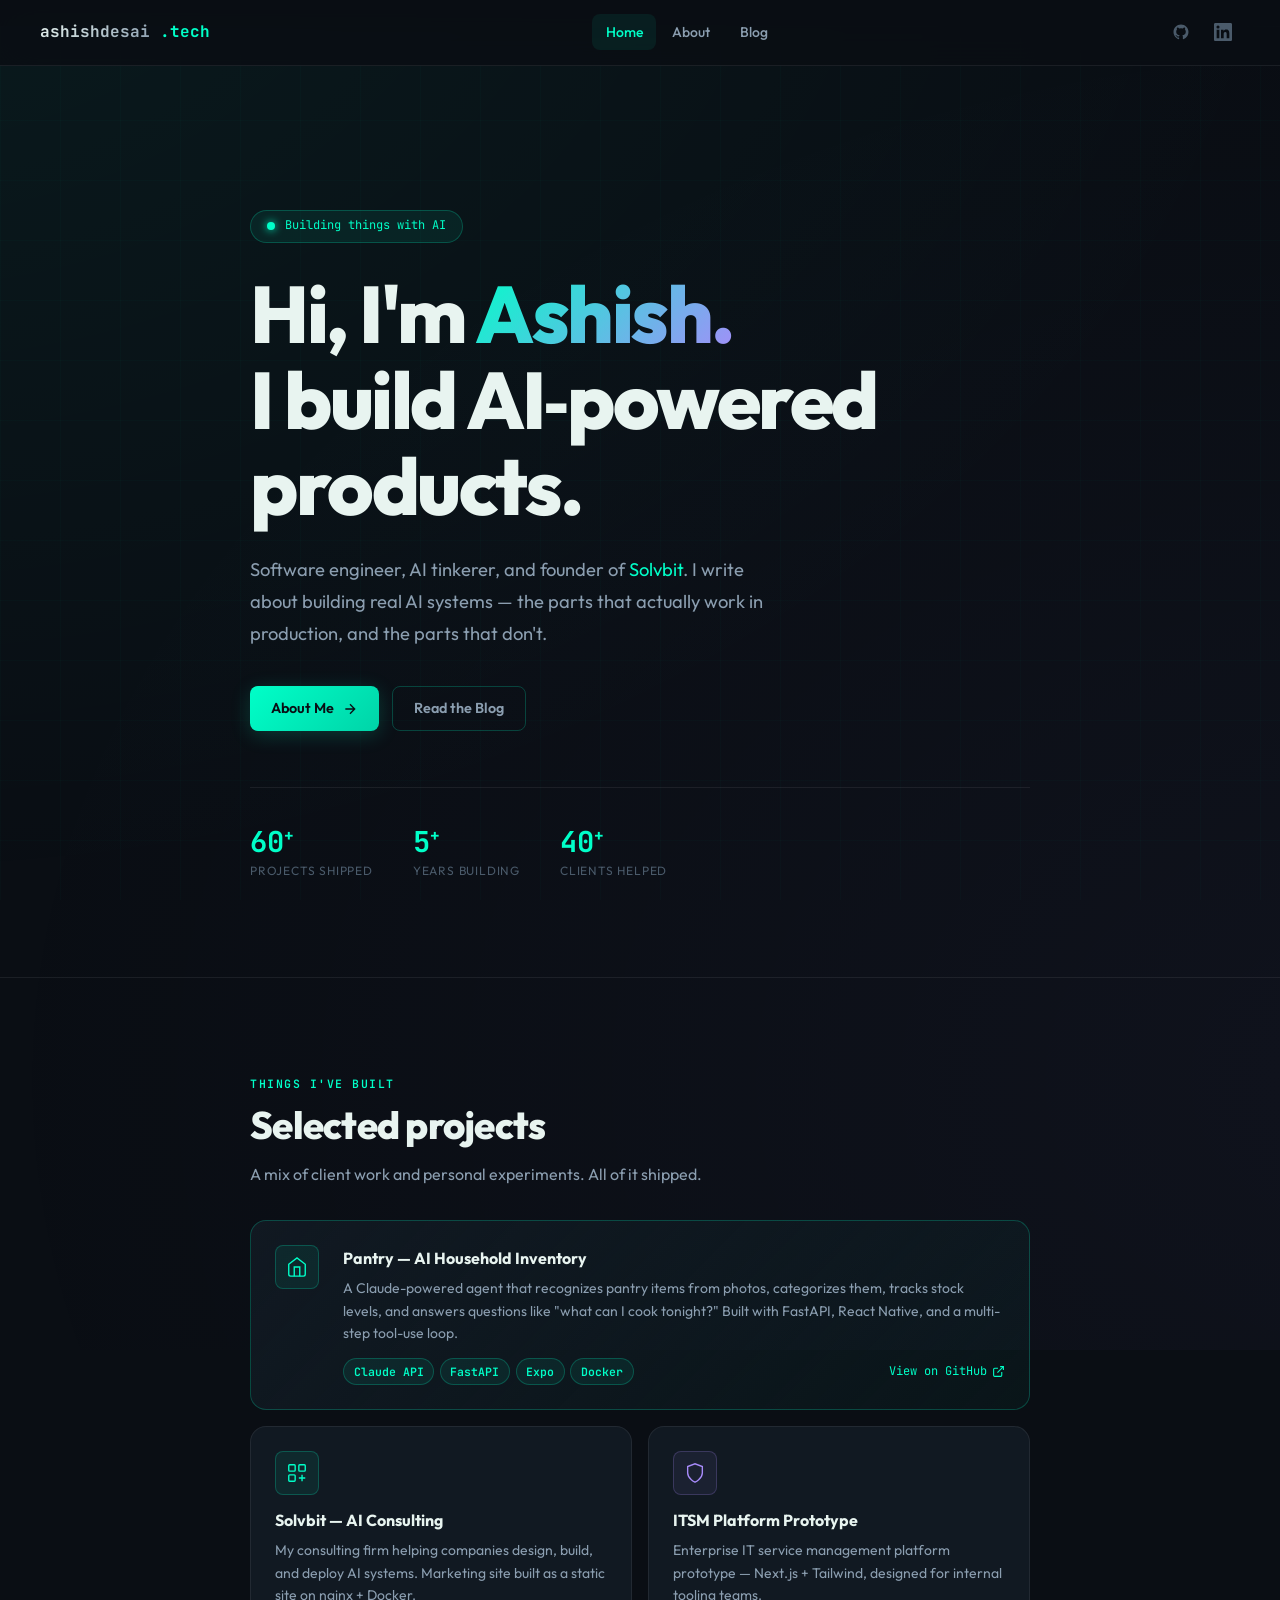
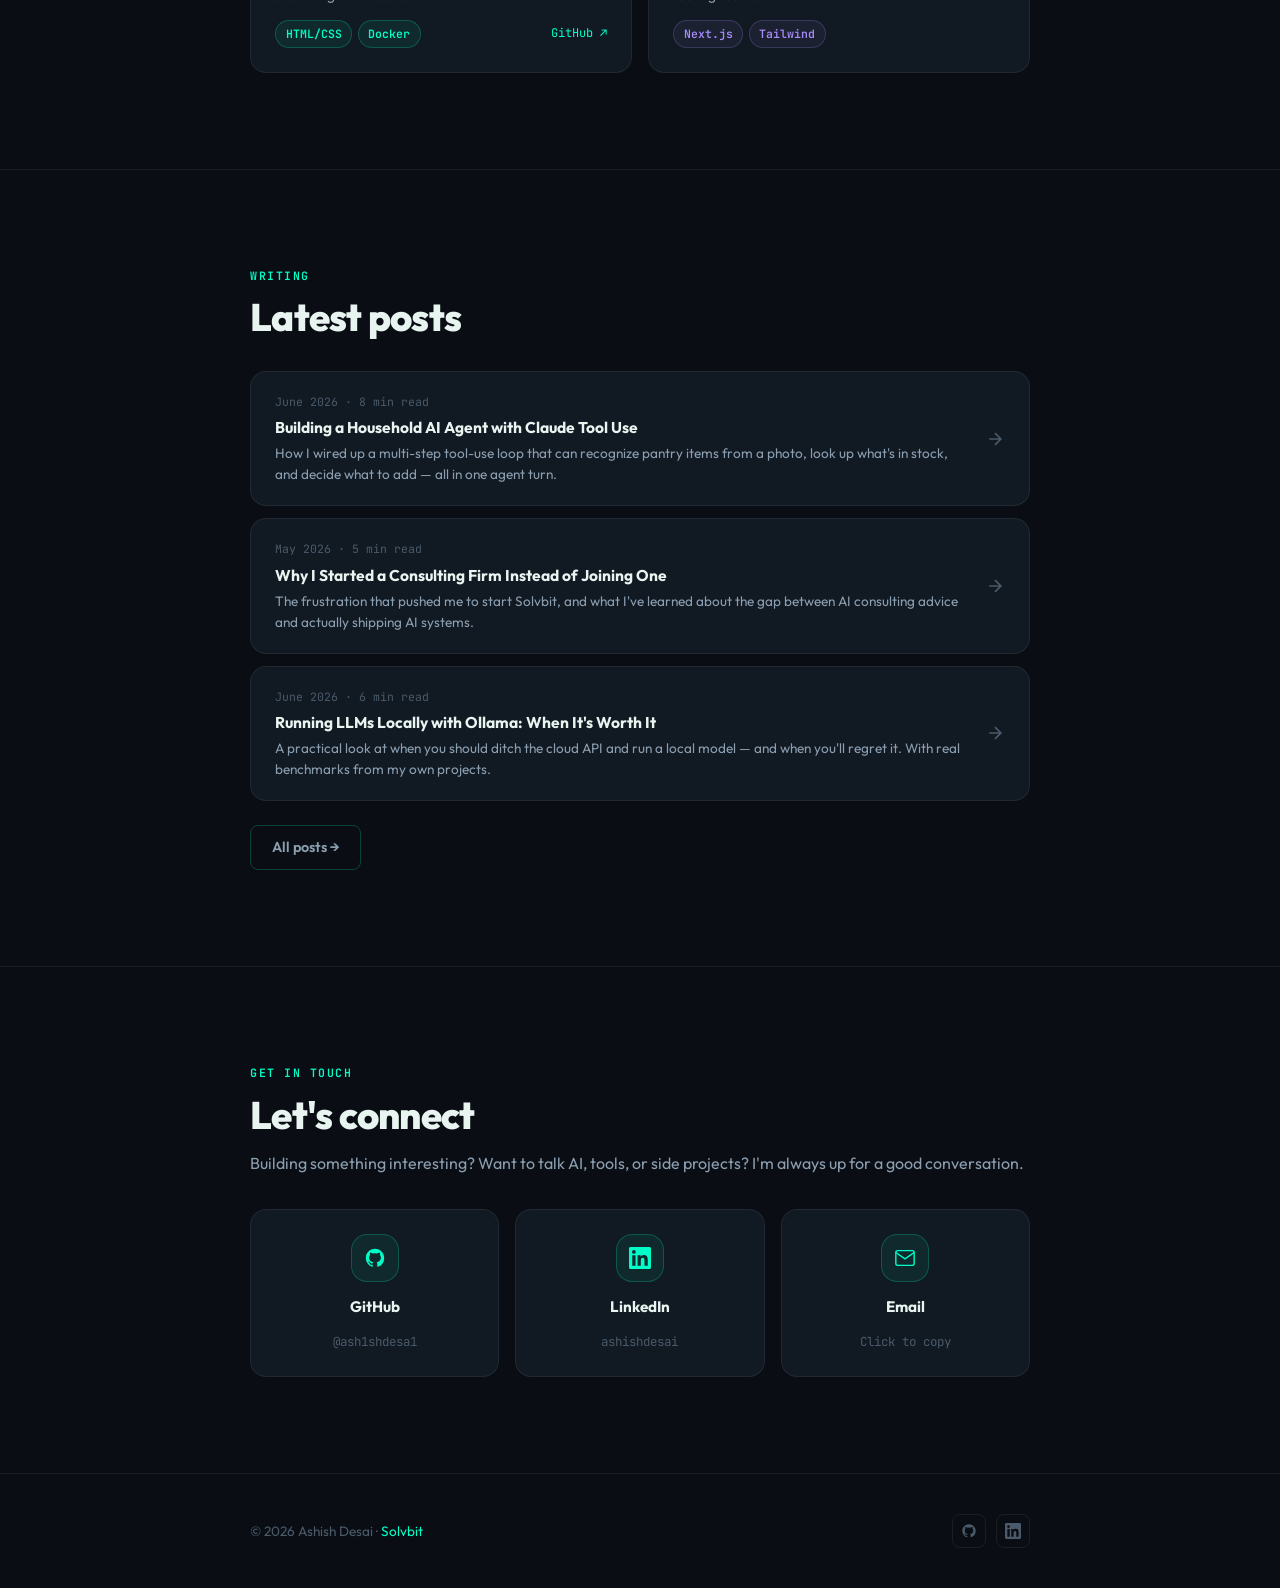
==== index.html @ 7628f694 "Initial commit: ashishdesai.tech personal site & blog Static site for ashishdesai.tech. Includes hom" ====
<!DOCTYPE html>
<html lang="en">
<head>
<meta charset="UTF-8">
<meta name="viewport" content="width=device-width, initial-scale=1.0">
<title>Ashish Desai — Builder & AI Engineer</title>
<meta name="description" content="Personal site of Ashish Desai — builder, AI engineer, and founder of Solvbit. Writing about AI systems, products, and the craft of shipping software.">
<link rel="preconnect" href="https://fonts.googleapis.com">
<link rel="preconnect" href="https://fonts.gstatic.com" crossorigin>
<link href="https://fonts.googleapis.com/css2?family=JetBrains+Mono:wght@400;500;600;700&family=Outfit:wght@300;400;500;600;700;800&display=swap" rel="stylesheet">
<link rel="stylesheet" href="styles.css">
<style>
/* ── HOME-SPECIFIC ──────────────────── */

/* Hero */
.hero{
    position:relative;z-index:1;
    padding:clamp(5rem,12vw,9rem) 0 clamp(4rem,8vw,6rem);
}
.hero-kicker{
    display:inline-flex;align-items:center;gap:.6rem;
    padding:.35rem 1rem;
    background:var(--cyan-sub);border:1px solid var(--border-c);
    border-radius:999px;
    font-family:var(--mono);font-size:.75rem;color:var(--cyan);
    margin-bottom:1.75rem;
}
.pulse{
    width:8px;height:8px;border-radius:50%;
    background:var(--cyan);
    box-shadow:0 0 8px var(--cyan);
    animation:pulse 2s ease-in-out infinite;
}
@keyframes pulse{0%,100%{opacity:1}50%{opacity:.35}}

.hero h1{
    font-size:clamp(2.6rem,7vw,5rem);
    font-weight:800;line-height:1.08;
    letter-spacing:-2.5px;
    margin-bottom:1.5rem;
}
.hero h1 em{font-style:normal}
.hero-sub{
    font-size:clamp(.95rem,2vw,1.15rem);
    color:var(--text2);line-height:1.75;
    max-width:520px;margin-bottom:2.25rem;
}
.hero-actions{display:flex;gap:.85rem;flex-wrap:wrap;margin-bottom:3.5rem}
.hero-stats{
    display:flex;gap:2.5rem;flex-wrap:wrap;
    padding-top:2.5rem;
    border-top:1px solid var(--border);
}
.stat{display:flex;flex-direction:column;gap:.25rem}
.stat-n{
    font-family:var(--mono);font-size:1.8rem;font-weight:700;
    color:var(--cyan);line-height:1;
}
.stat-n sup{font-size:1rem}
.stat-l{font-size:.75rem;color:var(--text3);text-transform:uppercase;letter-spacing:.8px}

/* Projects */
.projects-grid{
    display:grid;grid-template-columns:1fr 1fr;
    gap:1rem;
}
.proj-card{
    padding:1.5rem;
    background:var(--bg2);border:1px solid var(--border);
    border-radius:var(--rl);
    transition:border-color var(--t),transform var(--t),box-shadow var(--t);
    display:flex;flex-direction:column;gap:.75rem;
}
.proj-card:hover{
    border-color:var(--border-c);
    transform:translateY(-3px);
    box-shadow:0 12px 40px rgba(0,0,0,.3);
}
.proj-card.featured{
    grid-column:1/-1;
    background:linear-gradient(135deg,var(--bg2) 0%,rgba(0,255,200,.03) 100%);
    border-color:var(--border-c);
    flex-direction:row;align-items:flex-start;gap:1.5rem;
}
.proj-icon{
    width:44px;height:44px;flex-shrink:0;
    display:flex;align-items:center;justify-content:center;
    background:var(--cyan-sub);border:1px solid var(--border-c);
    border-radius:var(--r);color:var(--cyan);
}
.proj-body{flex:1}
.proj-title{font-weight:700;font-size:1rem;margin-bottom:.35rem}
.proj-desc{font-size:.875rem;color:var(--text2);line-height:1.6}
.proj-footer{
    display:flex;align-items:center;justify-content:space-between;
    flex-wrap:wrap;gap:.5rem;
}
.proj-chips{display:flex;flex-wrap:wrap;gap:.35rem}
.proj-link{
    font-family:var(--mono);font-size:.75rem;color:var(--cyan);
    display:flex;align-items:center;gap:.3rem;
    transition:opacity var(--t);flex-shrink:0;
}
.proj-link:hover{opacity:.7}

/* Blog preview */
.posts-list{display:flex;flex-direction:column;gap:.75rem}
.post-item{
    display:flex;align-items:flex-start;justify-content:space-between;
    gap:1.25rem;padding:1.25rem 1.5rem;
    background:var(--bg2);border:1px solid var(--border);
    border-radius:var(--rl);
    transition:border-color var(--t),transform var(--t);
    text-decoration:none;color:inherit;
}
.post-item:hover{border-color:var(--border-c);transform:translateX(4px)}
.post-item-left{flex:1;min-width:0}
.post-date{
    font-family:var(--mono);font-size:.72rem;color:var(--text3);
    margin-bottom:.4rem;
}
.post-title{font-weight:700;font-size:.975rem;margin-bottom:.3rem;line-height:1.35}
.post-excerpt{font-size:.85rem;color:var(--text2);line-height:1.55}
.post-arrow{
    color:var(--text3);flex-shrink:0;
    align-self:center;transition:transform var(--t),color var(--t);
}
.post-item:hover .post-arrow{transform:translateX(4px);color:var(--cyan)}

/* Connect */
.connect-grid{
    display:grid;grid-template-columns:repeat(3,1fr);
    gap:1rem;
}
.connect-card{
    padding:1.5rem;text-align:center;
    background:var(--bg2);border:1px solid var(--border);
    border-radius:var(--rl);
    display:flex;flex-direction:column;align-items:center;gap:.75rem;
    transition:border-color var(--t),transform var(--t),box-shadow var(--t);
    text-decoration:none;color:inherit;
}
.connect-card:hover{
    border-color:var(--border-c);
    transform:translateY(-3px);
    box-shadow:0 12px 36px rgba(0,0,0,.25);
}
.connect-icon{
    width:48px;height:48px;
    display:flex;align-items:center;justify-content:center;
    background:var(--cyan-sub);border:1px solid var(--border-c);
    border-radius:var(--rl);color:var(--cyan);
}
.connect-label{font-weight:700;font-size:.95rem}
.connect-handle{font-family:var(--mono);font-size:.78rem;color:var(--text3)}

@media(max-width:700px){
    .projects-grid{grid-template-columns:1fr}
    .proj-card.featured{flex-direction:column;gap:.75rem}
    .connect-grid{grid-template-columns:1fr 1fr}
    .hero-stats{gap:1.5rem}
}
@media(max-width:440px){
    .connect-grid{grid-template-columns:1fr}
}
</style>
</head>
<body>
<div class="bg-grid"></div>
<div class="bg-glow"></div>

<!-- NAV -->
<nav class="nav">
    <a href="/" class="nav-logo">
        <span class="name">ashishdesai</span><span class="tld">.tech</span>
    </a>
    <div class="nav-links">
        <a href="/" class="nav-link">Home</a>
        <a href="/about.html" class="nav-link">About</a>
        <a href="/blog/" class="nav-link">Blog</a>
    </div>
    <div class="nav-icons">
        <a href="https://github.com/ash1shdesa1" target="_blank" rel="noopener" class="nav-icon" title="GitHub">
            <svg width="18" height="18" viewBox="0 0 24 24" fill="currentColor"><path d="M12 2C6.477 2 2 6.484 2 12.017c0 4.425 2.865 8.18 6.839 9.504.5.092.682-.217.682-.483 0-.237-.008-.868-.013-1.703-2.782.605-3.369-1.343-3.369-1.343-.454-1.158-1.11-1.466-1.11-1.466-.908-.62.069-.608.069-.608 1.003.07 1.531 1.032 1.531 1.032.892 1.53 2.341 1.088 2.91.832.092-.647.35-1.088.636-1.338-2.22-.253-4.555-1.113-4.555-4.951 0-1.093.39-1.988 1.029-2.688-.103-.253-.446-1.272.098-2.65 0 0 .84-.27 2.75 1.026A9.564 9.564 0 0 1 12 6.844a9.59 9.59 0 0 1 2.504.337c1.909-1.296 2.747-1.027 2.747-1.027.546 1.379.202 2.398.1 2.651.64.7 1.028 1.595 1.028 2.688 0 3.848-2.339 4.695-4.566 4.943.359.309.678.92.678 1.855 0 1.338-.012 2.419-.012 2.747 0 .268.18.58.688.482A10.02 10.02 0 0 0 22 12.017C22 6.484 17.522 2 12 2z"/></svg>
        </a>
        <a href="https://linkedin.com/in/ashishdesai" target="_blank" rel="noopener" class="nav-icon" title="LinkedIn">
            <svg width="18" height="18" viewBox="0 0 24 24" fill="currentColor"><path d="M20.447 20.452h-3.554v-5.569c0-1.328-.027-3.037-1.852-3.037-1.853 0-2.136 1.445-2.136 2.939v5.667H9.351V9h3.414v1.561h.046c.477-.9 1.637-1.85 3.37-1.85 3.601 0 4.267 2.37 4.267 5.455v6.286zM5.337 7.433a2.062 2.062 0 0 1-2.063-2.065 2.064 2.064 0 1 1 2.063 2.065zm1.782 13.019H3.555V9h3.564v11.452zM22.225 0H1.771C.792 0 0 .774 0 1.729v20.542C0 23.227.792 24 1.771 24h20.451C23.2 24 24 23.227 24 22.271V1.729C24 .774 23.2 0 22.222 0h.003z"/></svg>
        </a>
    </div>
    <button class="hamburger" id="ham" aria-label="Menu">
        <span></span><span></span><span></span>
    </button>
</nav>

<!-- MOBILE MENU -->
<div class="mobile-menu" id="mob">
    <a href="/" class="mobile-nav-link">Home</a>
    <a href="/about.html" class="mobile-nav-link">About</a>
    <a href="/blog/" class="mobile-nav-link">Blog</a>
    <a href="https://github.com/ash1shdesa1" target="_blank" rel="noopener" class="mobile-nav-link">GitHub ↗</a>
    <a href="https://linkedin.com/in/ashishdesai" target="_blank" rel="noopener" class="mobile-nav-link">LinkedIn ↗</a>
</div>

<main>
<!-- ── HERO ────────────────────────────────────── -->
<section class="hero">
    <div class="wrap">
        <div class="hero-kicker reveal">
            <span class="pulse"></span>
            Building things with AI
        </div>
        <h1 class="reveal" style="--delay:60ms">
            Hi, I'm <em class="g">Ashish.</em><br>
            I build AI&#8209;powered<br>products.
        </h1>
        <p class="hero-sub reveal" style="--delay:120ms">
            Software engineer, AI tinkerer, and founder of <a href="https://solvbit.com" style="color:var(--cyan)">Solvbit</a>. I write about building real AI systems — the parts that actually work in production, and the parts that don't.
        </p>
        <div class="hero-actions reveal" style="--delay:180ms">
            <a href="/about.html" class="btn btn-primary">
                About Me
                <svg width="16" height="16" viewBox="0 0 24 24" fill="none" stroke="currentColor" stroke-width="2"><path d="M5 12h14M12 5l7 7-7 7"/></svg>
            </a>
            <a href="/blog/" class="btn btn-ghost">Read the Blog</a>
        </div>
        <div class="hero-stats reveal" style="--delay:240ms">
            <div class="stat">
                <span class="stat-n"><span data-to="60">0</span><sup>+</sup></span>
                <span class="stat-l">Projects shipped</span>
            </div>
            <div class="stat">
                <span class="stat-n"><span data-to="5">0</span><sup>+</sup></span>
                <span class="stat-l">Years building</span>
            </div>
            <div class="stat">
                <span class="stat-n"><span data-to="40">0</span><sup>+</sup></span>
                <span class="stat-l">Clients helped</span>
            </div>
        </div>
    </div>
</section>

<hr class="divider">

<!-- ── PROJECTS ───────────────────────────────── -->
<section class="section">
    <div class="wrap">
        <div class="section-tag reveal">Things I've Built</div>
        <h2 class="section-title reveal" style="--delay:60ms">Selected projects</h2>
        <p class="section-sub reveal" style="--delay:120ms" style="margin-bottom:2rem">
            A mix of client work and personal experiments. All of it shipped.
        </p>
        <div style="margin-top:2rem"></div>

        <div class="projects-grid">
            <!-- Featured -->
            <div class="proj-card featured reveal" style="--delay:0ms">
                <div class="proj-icon">
                    <svg width="22" height="22" viewBox="0 0 24 24" fill="none" stroke="currentColor" stroke-width="1.5"><path d="M3 9l9-7 9 7v11a2 2 0 0 1-2 2H5a2 2 0 0 1-2-2z"/><polyline points="9 22 9 12 15 12 15 22"/></svg>
                </div>
                <div class="proj-body">
                    <div class="proj-title">Pantry — AI Household Inventory</div>
                    <div class="proj-desc">A Claude-powered agent that recognizes pantry items from photos, categorizes them, tracks stock levels, and answers questions like "what can I cook tonight?" Built with FastAPI, React Native, and a multi-step tool-use loop.</div>
                    <div class="proj-footer" style="margin-top:.85rem">
                        <div class="proj-chips">
                            <span class="chip">Claude API</span>
                            <span class="chip">FastAPI</span>
                            <span class="chip">Expo</span>
                            <span class="chip">Docker</span>
                        </div>
                        <a href="https://github.com/ash1shdesa1/inventory" target="_blank" rel="noopener" class="proj-link">
                            View on GitHub
                            <svg width="13" height="13" viewBox="0 0 24 24" fill="none" stroke="currentColor" stroke-width="2"><path d="M18 13v6a2 2 0 0 1-2 2H5a2 2 0 0 1-2-2V8a2 2 0 0 1 2-2h6"/><polyline points="15 3 21 3 21 9"/><line x1="10" y1="14" x2="21" y2="3"/></svg>
                        </a>
                    </div>
                </div>
            </div>

            <div class="proj-card reveal" style="--delay:80ms">
                <div class="proj-icon">
                    <svg width="22" height="22" viewBox="0 0 24 24" fill="none" stroke="currentColor" stroke-width="1.5"><rect x="3" y="3" width="7" height="7" rx="1"/><rect x="14" y="3" width="7" height="7" rx="1"/><rect x="3" y="14" width="7" height="7" rx="1"/><path d="M17.5 14v7M14 17.5h7"/></svg>
                </div>
                <div class="proj-body">
                    <div class="proj-title">Solvbit — AI Consulting</div>
                    <div class="proj-desc">My consulting firm helping companies design, build, and deploy AI systems. Marketing site built as a static site on nginx + Docker.</div>
                    <div class="proj-footer" style="margin-top:.85rem">
                        <div class="proj-chips">
                            <span class="chip">HTML/CSS</span>
                            <span class="chip">Docker</span>
                        </div>
                        <a href="https://github.com/ash1shdesa1/solvbit" target="_blank" rel="noopener" class="proj-link">
                            GitHub ↗
                        </a>
                    </div>
                </div>
            </div>

            <div class="proj-card reveal" style="--delay:160ms">
                <div class="proj-icon" style="background:rgba(167,139,250,.07);border-color:rgba(167,139,250,.22);color:var(--purple)">
                    <svg width="22" height="22" viewBox="0 0 24 24" fill="none" stroke="currentColor" stroke-width="1.5"><path d="M12 22s8-4 8-10V5l-8-3-8 3v7c0 6 8 10 8 10z"/></svg>
                </div>
                <div class="proj-body">
                    <div class="proj-title">ITSM Platform Prototype</div>
                    <div class="proj-desc">Enterprise IT service management platform prototype — Next.js + Tailwind, designed for internal tooling teams.</div>
                    <div class="proj-footer" style="margin-top:.85rem">
                        <div class="proj-chips">
                            <span class="chip purple">Next.js</span>
                            <span class="chip purple">Tailwind</span>
                        </div>
                    </div>
                </div>
            </div>
        </div>
    </div>
</section>

<hr class="divider">

<!-- ── BLOG PREVIEW ───────────────────────────── -->
<section class="section">
    <div class="wrap">
        <div class="section-tag reveal">Writing</div>
        <h2 class="section-title reveal" style="--delay:60ms">Latest posts</h2>
        <div style="margin-top:2rem"></div>

        <div class="posts-list">
            <a href="/blog/building-ai-agents.html" class="post-item reveal" style="--delay:0ms">
                <div class="post-item-left">
                    <div class="post-date">June 2026 · 8 min read</div>
                    <div class="post-title">Building a Household AI Agent with Claude Tool Use</div>
                    <div class="post-excerpt">How I wired up a multi-step tool-use loop that can recognize pantry items from a photo, look up what's in stock, and decide what to add — all in one agent turn.</div>
                </div>
                <svg class="post-arrow" width="20" height="20" viewBox="0 0 24 24" fill="none" stroke="currentColor" stroke-width="2"><path d="M5 12h14M12 5l7 7-7 7"/></svg>
            </a>

            <a href="/blog/starting-solvbit.html" class="post-item reveal" style="--delay:80ms">
                <div class="post-item-left">
                    <div class="post-date">May 2026 · 5 min read</div>
                    <div class="post-title">Why I Started a Consulting Firm Instead of Joining One</div>
                    <div class="post-excerpt">The frustration that pushed me to start Solvbit, and what I've learned about the gap between AI consulting advice and actually shipping AI systems.</div>
                </div>
                <svg class="post-arrow" width="20" height="20" viewBox="0 0 24 24" fill="none" stroke="currentColor" stroke-width="2"><path d="M5 12h14M12 5l7 7-7 7"/></svg>
            </a>

            <a href="/blog/local-llms.html" class="post-item reveal" style="--delay:160ms">
                <div class="post-item-left">
                    <div class="post-date">June 2026 · 6 min read</div>
                    <div class="post-title">Running LLMs Locally with Ollama: When It's Worth It</div>
                    <div class="post-excerpt">A practical look at when you should ditch the cloud API and run a local model — and when you'll regret it. With real benchmarks from my own projects.</div>
                </div>
                <svg class="post-arrow" width="20" height="20" viewBox="0 0 24 24" fill="none" stroke="currentColor" stroke-width="2"><path d="M5 12h14M12 5l7 7-7 7"/></svg>
            </a>
        </div>

        <div style="margin-top:1.5rem" class="reveal" style="--delay:240ms">
            <a href="/blog/" class="btn btn-ghost">All posts →</a>
        </div>
    </div>
</section>

<hr class="divider">

<!-- ── CONNECT ────────────────────────────────── -->
<section class="section">
    <div class="wrap">
        <div class="section-tag reveal">Get in Touch</div>
        <h2 class="section-title reveal" style="--delay:60ms">Let's connect</h2>
        <p class="section-sub reveal" style="--delay:120ms">Building something interesting? Want to talk AI, tools, or side projects? I'm always up for a good conversation.</p>
        <div style="margin-top:2rem"></div>

        <div class="connect-grid">
            <a href="https://github.com/ash1shdesa1" target="_blank" rel="noopener" class="connect-card reveal" style="--delay:0ms">
                <div class="connect-icon">
                    <svg width="22" height="22" viewBox="0 0 24 24" fill="currentColor"><path d="M12 2C6.477 2 2 6.484 2 12.017c0 4.425 2.865 8.18 6.839 9.504.5.092.682-.217.682-.483 0-.237-.008-.868-.013-1.703-2.782.605-3.369-1.343-3.369-1.343-.454-1.158-1.11-1.466-1.11-1.466-.908-.62.069-.608.069-.608 1.003.07 1.531 1.032 1.531 1.032.892 1.53 2.341 1.088 2.91.832.092-.647.35-1.088.636-1.338-2.22-.253-4.555-1.113-4.555-4.951 0-1.093.39-1.988 1.029-2.688-.103-.253-.446-1.272.098-2.65 0 0 .84-.27 2.75 1.026A9.564 9.564 0 0 1 12 6.844a9.59 9.59 0 0 1 2.504.337c1.909-1.296 2.747-1.027 2.747-1.027.546 1.379.202 2.398.1 2.651.64.7 1.028 1.595 1.028 2.688 0 3.848-2.339 4.695-4.566 4.943.359.309.678.92.678 1.855 0 1.338-.012 2.419-.012 2.747 0 .268.18.58.688.482A10.02 10.02 0 0 0 22 12.017C22 6.484 17.522 2 12 2z"/></svg>
                </div>
                <span class="connect-label">GitHub</span>
                <span class="connect-handle">@ash1shdesa1</span>
            </a>

            <a href="https://linkedin.com/in/ashishdesai" target="_blank" rel="noopener" class="connect-card reveal" style="--delay:80ms">
                <div class="connect-icon">
                    <svg width="22" height="22" viewBox="0 0 24 24" fill="currentColor"><path d="M20.447 20.452h-3.554v-5.569c0-1.328-.027-3.037-1.852-3.037-1.853 0-2.136 1.445-2.136 2.939v5.667H9.351V9h3.414v1.561h.046c.477-.9 1.637-1.85 3.37-1.85 3.601 0 4.267 2.37 4.267 5.455v6.286zM5.337 7.433a2.062 2.062 0 0 1-2.063-2.065 2.064 2.064 0 1 1 2.063 2.065zm1.782 13.019H3.555V9h3.564v11.452zM22.225 0H1.771C.792 0 0 .774 0 1.729v20.542C0 23.227.792 24 1.771 24h20.451C23.2 24 24 23.227 24 22.271V1.729C24 .774 23.2 0 22.222 0h.003z"/></svg>
                </div>
                <span class="connect-label">LinkedIn</span>
                <span class="connect-handle">ashishdesai</span>
            </a>

            <div class="connect-card reveal" style="--delay:160ms;cursor:pointer" data-copy="ashishdesai26@gmail.com">
                <div class="connect-icon">
                    <svg width="22" height="22" viewBox="0 0 24 24" fill="none" stroke="currentColor" stroke-width="1.5"><path d="M4 4h16c1.1 0 2 .9 2 2v12c0 1.1-.9 2-2 2H4c-1.1 0-2-.9-2-2V6c0-1.1.9-2 2-2z"/><polyline points="22,6 12,13 2,6"/></svg>
                </div>
                <span class="connect-label">Email</span>
                <span class="connect-handle">Click to copy</span>
            </div>
        </div>
    </div>
</section>
</main>

<footer class="footer">
    <div class="wrap">
        <div class="footer-inner">
            <div class="footer-left">
                © 2026 Ashish Desai ·
                <a href="https://solvbit.com">Solvbit</a>
            </div>
            <div class="footer-right">
                <a href="https://github.com/ash1shdesa1" target="_blank" rel="noopener" class="footer-icon" title="GitHub">
                    <svg width="16" height="16" viewBox="0 0 24 24" fill="currentColor"><path d="M12 2C6.477 2 2 6.484 2 12.017c0 4.425 2.865 8.18 6.839 9.504.5.092.682-.217.682-.483 0-.237-.008-.868-.013-1.703-2.782.605-3.369-1.343-3.369-1.343-.454-1.158-1.11-1.466-1.11-1.466-.908-.62.069-.608.069-.608 1.003.07 1.531 1.032 1.531 1.032.892 1.53 2.341 1.088 2.91.832.092-.647.35-1.088.636-1.338-2.22-.253-4.555-1.113-4.555-4.951 0-1.093.39-1.988 1.029-2.688-.103-.253-.446-1.272.098-2.65 0 0 .84-.27 2.75 1.026A9.564 9.564 0 0 1 12 6.844a9.59 9.59 0 0 1 2.504.337c1.909-1.296 2.747-1.027 2.747-1.027.546 1.379.202 2.398.1 2.651.64.7 1.028 1.595 1.028 2.688 0 3.848-2.339 4.695-4.566 4.943.359.309.678.92.678 1.855 0 1.338-.012 2.419-.012 2.747 0 .268.18.58.688.482A10.02 10.02 0 0 0 22 12.017C22 6.484 17.522 2 12 2z"/></svg>
                </a>
                <a href="https://linkedin.com/in/ashishdesai" target="_blank" rel="noopener" class="footer-icon" title="LinkedIn">
                    <svg width="16" height="16" viewBox="0 0 24 24" fill="currentColor"><path d="M20.447 20.452h-3.554v-5.569c0-1.328-.027-3.037-1.852-3.037-1.853 0-2.136 1.445-2.136 2.939v5.667H9.351V9h3.414v1.561h.046c.477-.9 1.637-1.85 3.37-1.85 3.601 0 4.267 2.37 4.267 5.455v6.286zM5.337 7.433a2.062 2.062 0 0 1-2.063-2.065 2.064 2.064 0 1 1 2.063 2.065zm1.782 13.019H3.555V9h3.564v11.452zM22.225 0H1.771C.792 0 0 .774 0 1.729v20.542C0 23.227.792 24 1.771 24h20.451C23.2 24 24 23.227 24 22.271V1.729C24 .774 23.2 0 22.222 0h.003z"/></svg>
                </a>
            </div>
        </div>
    </div>
</footer>

<div class="toast" id="toast"><span id="toast-msg"></span></div>
<script src="app.js"></script>
</body>
</html>
---- styles.css ----
/* ============================================================
   ashishdesai.tech — Personal site & blog
   Dark · Electric cyan · JetBrains Mono + Outfit
   ============================================================ */

:root {
    --bg:          #0a0e14;
    --bg2:         #111922;
    --bg3:         #1a2332;
    --bg4:         #1e2a3a;

    --cyan:        #00ffc8;
    --cyan-dim:    #00d4a8;
    --cyan-glow:   rgba(0,255,200,.14);
    --cyan-sub:    rgba(0,255,200,.07);
    --purple:      #a78bfa;
    --amber:       #fbbf24;

    --text:        #e8f4f0;
    --text2:       #8b9eb0;
    --text3:       #4a5a6a;

    --border:      rgba(255,255,255,.07);
    --border-c:    rgba(0,255,200,.22);

    --mono:        'JetBrains Mono', monospace;
    --sans:        'Outfit', sans-serif;

    --r:  8px;
    --rl: 16px;
    --rx: 24px;
    --t:  220ms ease;
}

*,*::before,*::after{box-sizing:border-box;margin:0;padding:0}
html{scroll-behavior:smooth;-webkit-text-size-adjust:100%}
body{
    font-family:var(--sans);
    background:var(--bg);
    color:var(--text);
    line-height:1.65;
    overflow-x:hidden;
    min-height:100vh;
}
a{color:inherit;text-decoration:none}
img{display:block;max-width:100%}
strong{font-weight:700}

/* ── Background ──────────────────────── */
.bg-grid{
    position:fixed;inset:0;pointer-events:none;z-index:0;
    background-image:
        linear-gradient(rgba(0,255,200,.02) 1px,transparent 1px),
        linear-gradient(90deg,rgba(0,255,200,.02) 1px,transparent 1px);
    background-size:60px 60px;
}
.bg-glow{
    position:fixed;top:-50%;left:-50%;
    width:200%;height:200%;
    background:
        radial-gradient(ellipse at 20% 15%,rgba(0,255,200,.06) 0%,transparent 50%),
        radial-gradient(ellipse at 80% 85%,rgba(167,139,250,.04) 0%,transparent 50%);
    pointer-events:none;z-index:0;
    animation:glow 20s ease-in-out infinite;
}
@keyframes glow{0%,100%{opacity:1}50%{opacity:.55}}

/* ── Container ───────────────────────── */
.wrap{
    position:relative;z-index:1;
    max-width:860px;
    margin:0 auto;
    padding:0 clamp(1.25rem,5vw,2.5rem);
}
.wrap-wide{max-width:1100px}

/* ── Buttons ──────────────────────────── */
.btn{
    display:inline-flex;align-items:center;gap:.5rem;
    padding:.6rem 1.3rem;
    font-family:var(--sans);font-size:.9rem;font-weight:600;
    border:none;border-radius:var(--r);
    cursor:pointer;transition:var(--t);white-space:nowrap;
}
.btn-primary{
    background:linear-gradient(135deg,var(--cyan),var(--cyan-dim));
    color:var(--bg);
    box-shadow:0 4px 20px rgba(0,255,200,.18);
}
.btn-primary:hover{transform:translateY(-2px);box-shadow:0 6px 30px rgba(0,255,200,.32)}
.btn-ghost{
    background:transparent;color:var(--text2);
    border:1px solid var(--border-c);
}
.btn-ghost:hover{background:var(--cyan-sub);color:var(--cyan)}

/* ── Navbar ───────────────────────────── */
.nav{
    position:sticky;top:0;z-index:200;
    display:flex;align-items:center;justify-content:space-between;
    padding:.9rem clamp(1.25rem,5vw,2.5rem);
    background:rgba(10,14,20,.88);
    backdrop-filter:blur(20px);
    border-bottom:1px solid var(--border);
    transition:background var(--t);
}
.nav.scrolled{background:rgba(10,14,20,.98)}

.nav-logo{
    display:flex;align-items:center;gap:.6rem;
    font-family:var(--mono);font-size:1rem;font-weight:700;
}
.nav-logo .dot{color:var(--cyan)}
.nav-logo .name{
    background:linear-gradient(135deg,var(--text),var(--text2));
    -webkit-background-clip:text;-webkit-text-fill-color:transparent;background-clip:text;
}
.nav-logo .tld{color:var(--cyan);-webkit-text-fill-color:var(--cyan)}

.nav-links{display:flex;gap:.15rem}
.nav-link{
    padding:.4rem .85rem;
    font-size:.875rem;font-weight:500;color:var(--text2);
    border-radius:var(--r);transition:var(--t);
}
.nav-link:hover,.nav-link.active{color:var(--text);background:var(--cyan-sub)}
.nav-link.active{color:var(--cyan)}

.nav-icons{display:flex;gap:.5rem;align-items:center}
.nav-icon{
    width:34px;height:34px;
    display:flex;align-items:center;justify-content:center;
    color:var(--text3);border-radius:var(--r);
    transition:var(--t);
}
.nav-icon:hover{color:var(--cyan);background:var(--cyan-sub)}

/* Hamburger */
.hamburger{
    display:none;flex-direction:column;justify-content:center;
    gap:5px;padding:0 8px;width:36px;height:36px;
    background:none;border:none;cursor:pointer;
}
.hamburger span{display:block;height:2px;background:var(--text2);border-radius:2px;transition:var(--t)}
.hamburger.open span:nth-child(1){transform:translateY(7px) rotate(45deg)}
.hamburger.open span:nth-child(2){opacity:0}
.hamburger.open span:nth-child(3){transform:translateY(-7px) rotate(-45deg)}

.mobile-menu{
    position:fixed;top:56px;left:0;right:0;z-index:190;
    background:rgba(10,14,20,.97);backdrop-filter:blur(20px);
    border-bottom:1px solid var(--border);
    padding:1rem clamp(1.25rem,5vw,2rem);
    display:flex;flex-direction:column;gap:.25rem;
    transform:translateY(-110%);transition:transform .3s ease;
    pointer-events:none;
}
.mobile-menu.open{transform:translateY(0);pointer-events:all}
.mobile-nav-link{
    padding:.7rem 1rem;
    color:var(--text2);font-size:.95rem;
    border-radius:var(--r);transition:var(--t);
}
.mobile-nav-link:hover{color:var(--text);background:var(--cyan-sub)}

/* ── Section base ─────────────────────── */
.section{
    position:relative;z-index:1;
    padding:clamp(4rem,8vw,6rem) 0;
}
.section-tag{
    font-family:var(--mono);font-size:.72rem;font-weight:600;
    color:var(--cyan);text-transform:uppercase;letter-spacing:1.5px;
    margin-bottom:.65rem;
}
.section-title{
    font-size:clamp(1.6rem,4vw,2.4rem);
    font-weight:800;line-height:1.15;letter-spacing:-.75px;
    margin-bottom:.85rem;
}
.section-sub{font-size:1rem;color:var(--text2);line-height:1.7}

/* ── Reveal ───────────────────────────── */
.reveal{
    opacity:0;transform:translateY(20px);
    transition:opacity .55s ease,transform .55s ease;
    transition-delay:var(--delay,0ms);
}
.reveal.in{opacity:1;transform:none}

/* ── Gradient text ────────────────────── */
.g{
    background:linear-gradient(135deg,var(--cyan) 0%,var(--purple) 100%);
    -webkit-background-clip:text;-webkit-text-fill-color:transparent;background-clip:text;
}

/* ── Tag chips ────────────────────────── */
.chip{
    display:inline-block;
    padding:.2rem .6rem;
    font-family:var(--mono);font-size:.72rem;font-weight:600;
    background:var(--cyan-sub);color:var(--cyan);
    border:1px solid var(--border-c);border-radius:999px;
}
.chip.purple{
    background:rgba(167,139,250,.07);color:var(--purple);
    border-color:rgba(167,139,250,.22);
}
.chip.amber{
    background:rgba(251,191,36,.07);color:var(--amber);
    border-color:rgba(251,191,36,.22);
}

/* ── Divider ──────────────────────────── */
.divider{
    border:none;border-top:1px solid var(--border);
    margin:0;
}

/* ── Cards ────────────────────────────── */
.card{
    background:var(--bg2);border:1px solid var(--border);
    border-radius:var(--rl);padding:1.5rem;
    transition:border-color var(--t),transform var(--t),box-shadow var(--t);
}
.card:hover{
    border-color:var(--border-c);
    transform:translateY(-3px);
    box-shadow:0 12px 40px rgba(0,0,0,.3);
}

/* ── Footer ───────────────────────────── */
.footer{
    position:relative;z-index:1;
    border-top:1px solid var(--border);
    padding:2.5rem 0;
}
.footer-inner{
    display:flex;justify-content:space-between;align-items:center;
    gap:1rem;flex-wrap:wrap;
}
.footer-left{font-size:.85rem;color:var(--text3)}
.footer-left a{color:var(--cyan);transition:opacity var(--t)}
.footer-left a:hover{opacity:.7}
.footer-right{display:flex;gap:.6rem}
.footer-icon{
    width:34px;height:34px;
    display:flex;align-items:center;justify-content:center;
    color:var(--text3);border-radius:var(--r);
    border:1px solid var(--border);
    transition:var(--t);
}
.footer-icon:hover{color:var(--cyan);border-color:var(--border-c);background:var(--cyan-sub)}

/* ── Toast ────────────────────────────── */
.toast{
    position:fixed;bottom:1.5rem;left:50%;
    transform:translateX(-50%) translateY(80px);
    padding:.65rem 1.4rem;
    background:var(--bg4);border:1px solid var(--border-c);
    border-radius:var(--r);color:var(--cyan);font-size:.875rem;
    box-shadow:0 8px 32px rgba(0,0,0,.4);z-index:9999;
    opacity:0;transition:opacity .25s,transform .25s;
}
.toast.show{opacity:1;transform:translateX(-50%) translateY(0)}

/* ── Scrollbar ────────────────────────── */
::-webkit-scrollbar{width:6px}
::-webkit-scrollbar-track{background:var(--bg)}
::-webkit-scrollbar-thumb{background:var(--bg4);border-radius:3px}
::-webkit-scrollbar-thumb:hover{background:var(--text3)}
::selection{background:var(--cyan);color:var(--bg)}

/* ── Responsive ───────────────────────── */
@media(max-width:700px){
    .nav-links,.nav-icons{display:none}
    .hamburger{display:flex}
}
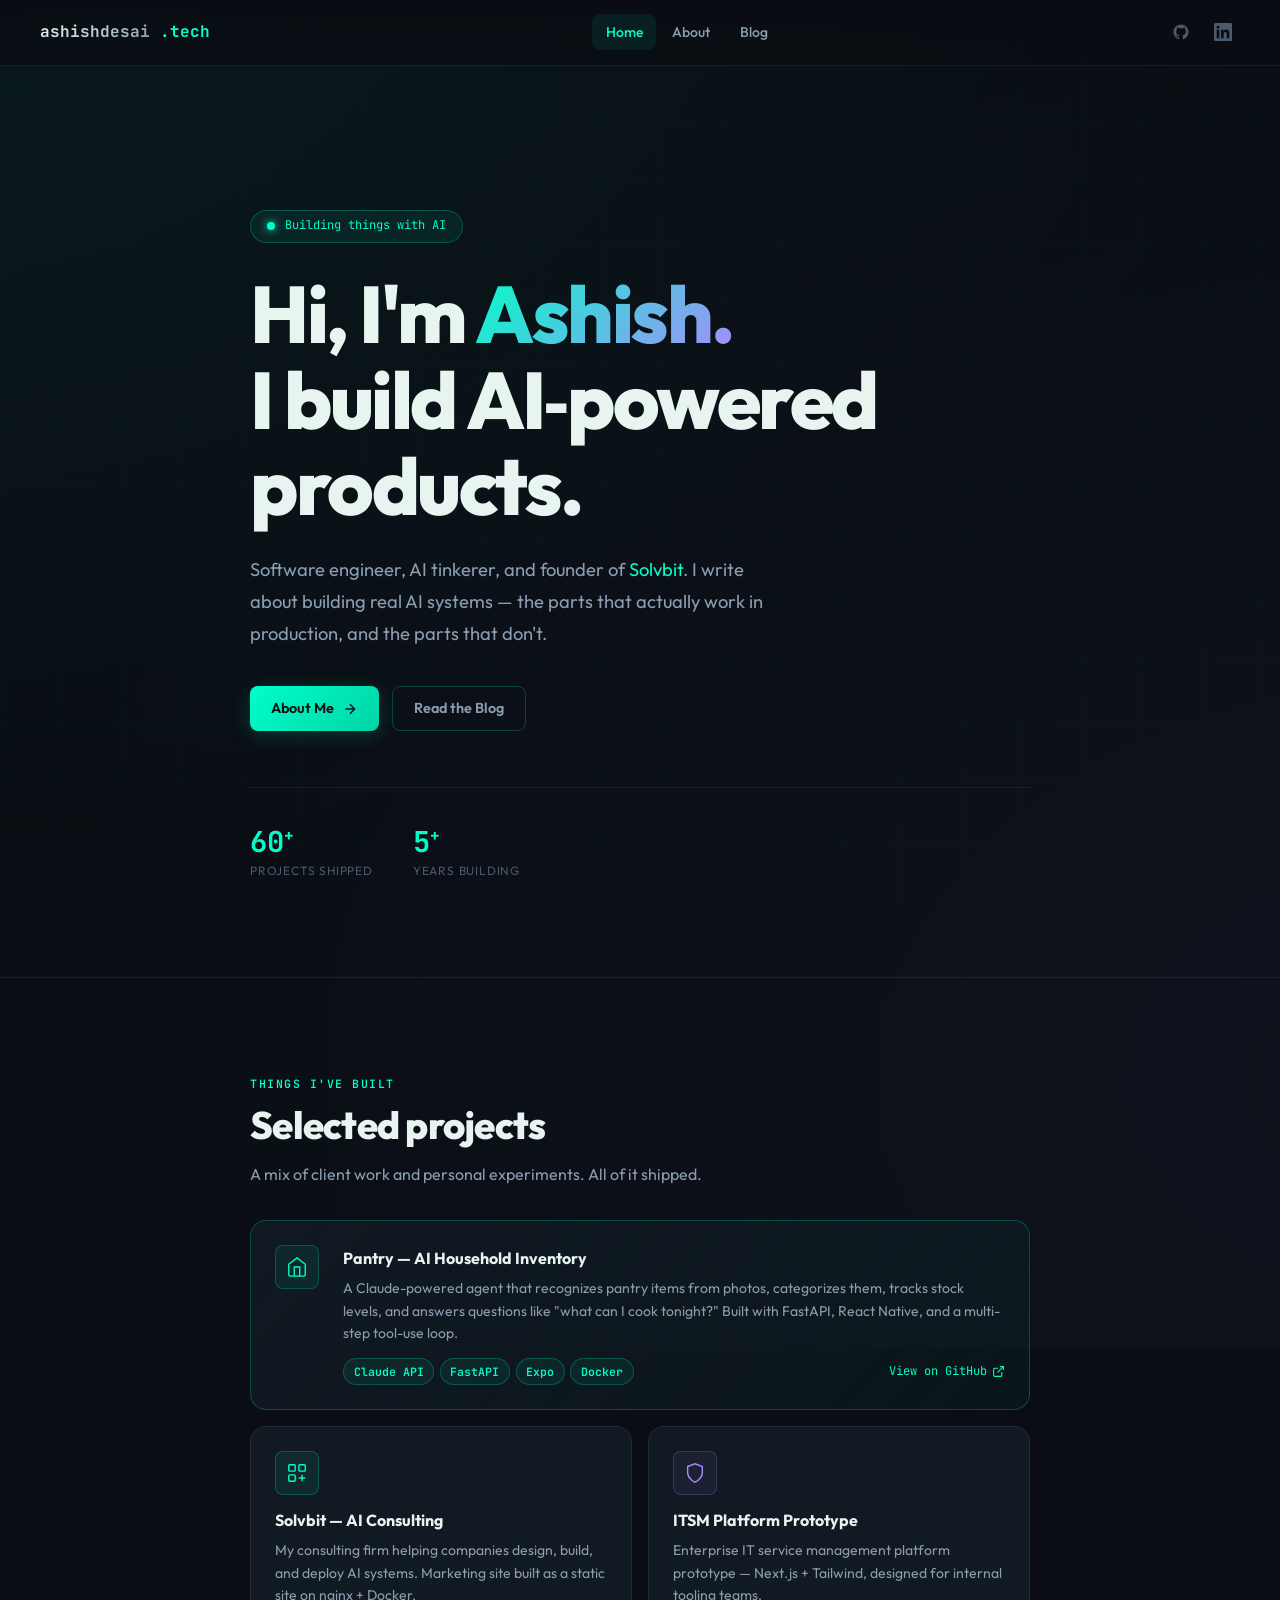
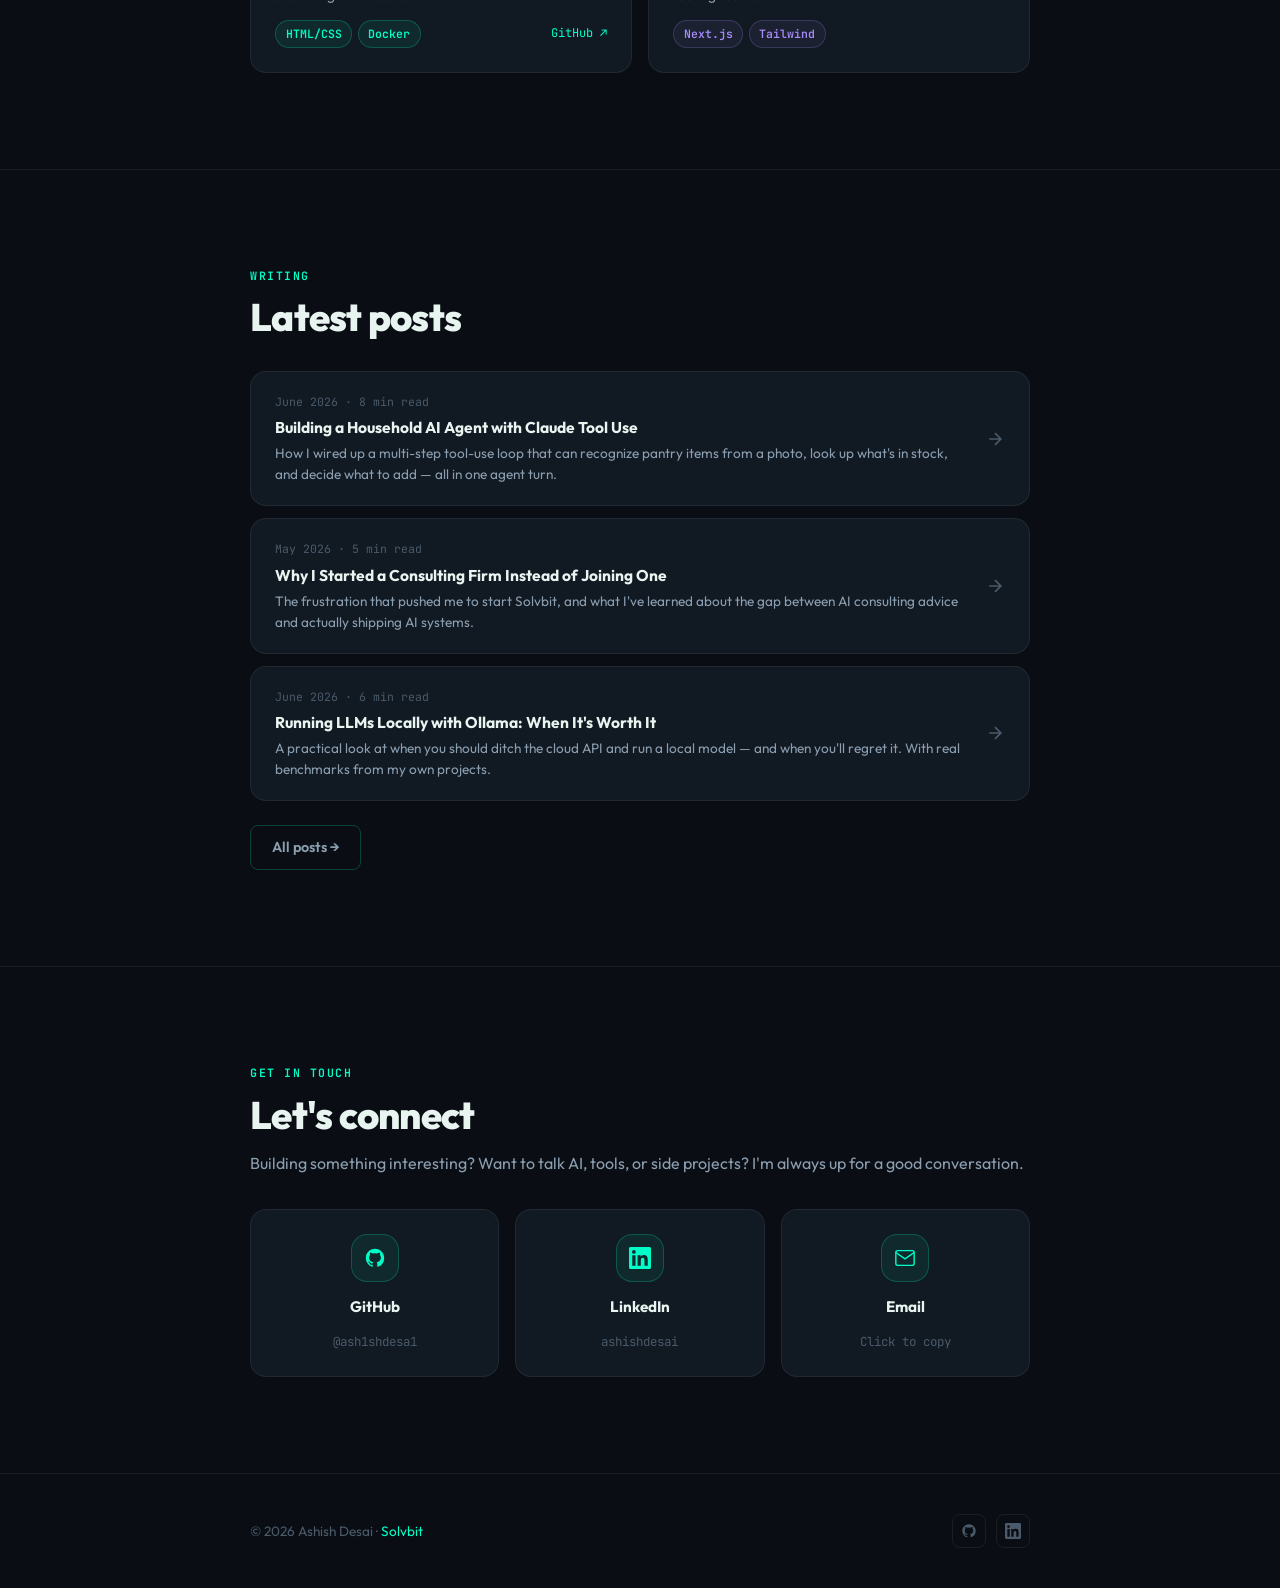
==== commit e18a4e4e: "Remove "Clients helped" stat from homepage Co-Authored-By: Claude Sonnet 4.6 <noreply@anthropic.com>" ====
--- a/index.html
+++ b/index.html
@@ -183,7 +183,7 @@
         <a href="https://github.com/ash1shdesa1" target="_blank" rel="noopener" class="nav-icon" title="GitHub">
             <svg width="18" height="18" viewBox="0 0 24 24" fill="currentColor"><path d="M12 2C6.477 2 2 6.484 2 12.017c0 4.425 2.865 8.18 6.839 9.504.5.092.682-.217.682-.483 0-.237-.008-.868-.013-1.703-2.782.605-3.369-1.343-3.369-1.343-.454-1.158-1.11-1.466-1.11-1.466-.908-.62.069-.608.069-.608 1.003.07 1.531 1.032 1.531 1.032.892 1.53 2.341 1.088 2.91.832.092-.647.35-1.088.636-1.338-2.22-.253-4.555-1.113-4.555-4.951 0-1.093.39-1.988 1.029-2.688-.103-.253-.446-1.272.098-2.65 0 0 .84-.27 2.75 1.026A9.564 9.564 0 0 1 12 6.844a9.59 9.59 0 0 1 2.504.337c1.909-1.296 2.747-1.027 2.747-1.027.546 1.379.202 2.398.1 2.651.64.7 1.028 1.595 1.028 2.688 0 3.848-2.339 4.695-4.566 4.943.359.309.678.92.678 1.855 0 1.338-.012 2.419-.012 2.747 0 .268.18.58.688.482A10.02 10.02 0 0 0 22 12.017C22 6.484 17.522 2 12 2z"/></svg>
         </a>
-        <a href="https://linkedin.com/in/ashishdesai" target="_blank" rel="noopener" class="nav-icon" title="LinkedIn">
+        <a href="https://linkedin.com/in/ashishbdesai" target="_blank" rel="noopener" class="nav-icon" title="LinkedIn">
             <svg width="18" height="18" viewBox="0 0 24 24" fill="currentColor"><path d="M20.447 20.452h-3.554v-5.569c0-1.328-.027-3.037-1.852-3.037-1.853 0-2.136 1.445-2.136 2.939v5.667H9.351V9h3.414v1.561h.046c.477-.9 1.637-1.85 3.37-1.85 3.601 0 4.267 2.37 4.267 5.455v6.286zM5.337 7.433a2.062 2.062 0 0 1-2.063-2.065 2.064 2.064 0 1 1 2.063 2.065zm1.782 13.019H3.555V9h3.564v11.452zM22.225 0H1.771C.792 0 0 .774 0 1.729v20.542C0 23.227.792 24 1.771 24h20.451C23.2 24 24 23.227 24 22.271V1.729C24 .774 23.2 0 22.222 0h.003z"/></svg>
         </a>
     </div>
@@ -198,7 +198,7 @@
     <a href="/about.html" class="mobile-nav-link">About</a>
     <a href="/blog/" class="mobile-nav-link">Blog</a>
     <a href="https://github.com/ash1shdesa1" target="_blank" rel="noopener" class="mobile-nav-link">GitHub ↗</a>
-    <a href="https://linkedin.com/in/ashishdesai" target="_blank" rel="noopener" class="mobile-nav-link">LinkedIn ↗</a>
+    <a href="https://linkedin.com/in/ashishbdesai" target="_blank" rel="noopener" class="mobile-nav-link">LinkedIn ↗</a>
 </div>
 
 <main>
@@ -231,10 +231,6 @@
             <div class="stat">
                 <span class="stat-n"><span data-to="5">0</span><sup>+</sup></span>
                 <span class="stat-l">Years building</span>
-            </div>
-            <div class="stat">
-                <span class="stat-n"><span data-to="40">0</span><sup>+</sup></span>
-                <span class="stat-l">Clients helped</span>
             </div>
         </div>
     </div>
@@ -377,7 +373,7 @@
                 <span class="connect-handle">@ash1shdesa1</span>
             </a>
 
-            <a href="https://linkedin.com/in/ashishdesai" target="_blank" rel="noopener" class="connect-card reveal" style="--delay:80ms">
+            <a href="https://linkedin.com/in/ashishbdesai" target="_blank" rel="noopener" class="connect-card reveal" style="--delay:80ms">
                 <div class="connect-icon">
                     <svg width="22" height="22" viewBox="0 0 24 24" fill="currentColor"><path d="M20.447 20.452h-3.554v-5.569c0-1.328-.027-3.037-1.852-3.037-1.853 0-2.136 1.445-2.136 2.939v5.667H9.351V9h3.414v1.561h.046c.477-.9 1.637-1.85 3.37-1.85 3.601 0 4.267 2.37 4.267 5.455v6.286zM5.337 7.433a2.062 2.062 0 0 1-2.063-2.065 2.064 2.064 0 1 1 2.063 2.065zm1.782 13.019H3.555V9h3.564v11.452zM22.225 0H1.771C.792 0 0 .774 0 1.729v20.542C0 23.227.792 24 1.771 24h20.451C23.2 24 24 23.227 24 22.271V1.729C24 .774 23.2 0 22.222 0h.003z"/></svg>
                 </div>
@@ -408,7 +404,7 @@
                 <a href="https://github.com/ash1shdesa1" target="_blank" rel="noopener" class="footer-icon" title="GitHub">
                     <svg width="16" height="16" viewBox="0 0 24 24" fill="currentColor"><path d="M12 2C6.477 2 2 6.484 2 12.017c0 4.425 2.865 8.18 6.839 9.504.5.092.682-.217.682-.483 0-.237-.008-.868-.013-1.703-2.782.605-3.369-1.343-3.369-1.343-.454-1.158-1.11-1.466-1.11-1.466-.908-.62.069-.608.069-.608 1.003.07 1.531 1.032 1.531 1.032.892 1.53 2.341 1.088 2.91.832.092-.647.35-1.088.636-1.338-2.22-.253-4.555-1.113-4.555-4.951 0-1.093.39-1.988 1.029-2.688-.103-.253-.446-1.272.098-2.65 0 0 .84-.27 2.75 1.026A9.564 9.564 0 0 1 12 6.844a9.59 9.59 0 0 1 2.504.337c1.909-1.296 2.747-1.027 2.747-1.027.546 1.379.202 2.398.1 2.651.64.7 1.028 1.595 1.028 2.688 0 3.848-2.339 4.695-4.566 4.943.359.309.678.92.678 1.855 0 1.338-.012 2.419-.012 2.747 0 .268.18.58.688.482A10.02 10.02 0 0 0 22 12.017C22 6.484 17.522 2 12 2z"/></svg>
                 </a>
-                <a href="https://linkedin.com/in/ashishdesai" target="_blank" rel="noopener" class="footer-icon" title="LinkedIn">
+                <a href="https://linkedin.com/in/ashishbdesai" target="_blank" rel="noopener" class="footer-icon" title="LinkedIn">
                     <svg width="16" height="16" viewBox="0 0 24 24" fill="currentColor"><path d="M20.447 20.452h-3.554v-5.569c0-1.328-.027-3.037-1.852-3.037-1.853 0-2.136 1.445-2.136 2.939v5.667H9.351V9h3.414v1.561h.046c.477-.9 1.637-1.85 3.37-1.85 3.601 0 4.267 2.37 4.267 5.455v6.286zM5.337 7.433a2.062 2.062 0 0 1-2.063-2.065 2.064 2.064 0 1 1 2.063 2.065zm1.782 13.019H3.555V9h3.564v11.452zM22.225 0H1.771C.792 0 0 .774 0 1.729v20.542C0 23.227.792 24 1.771 24h20.451C23.2 24 24 23.227 24 22.271V1.729C24 .774 23.2 0 22.222 0h.003z"/></svg>
                 </a>
             </div>
